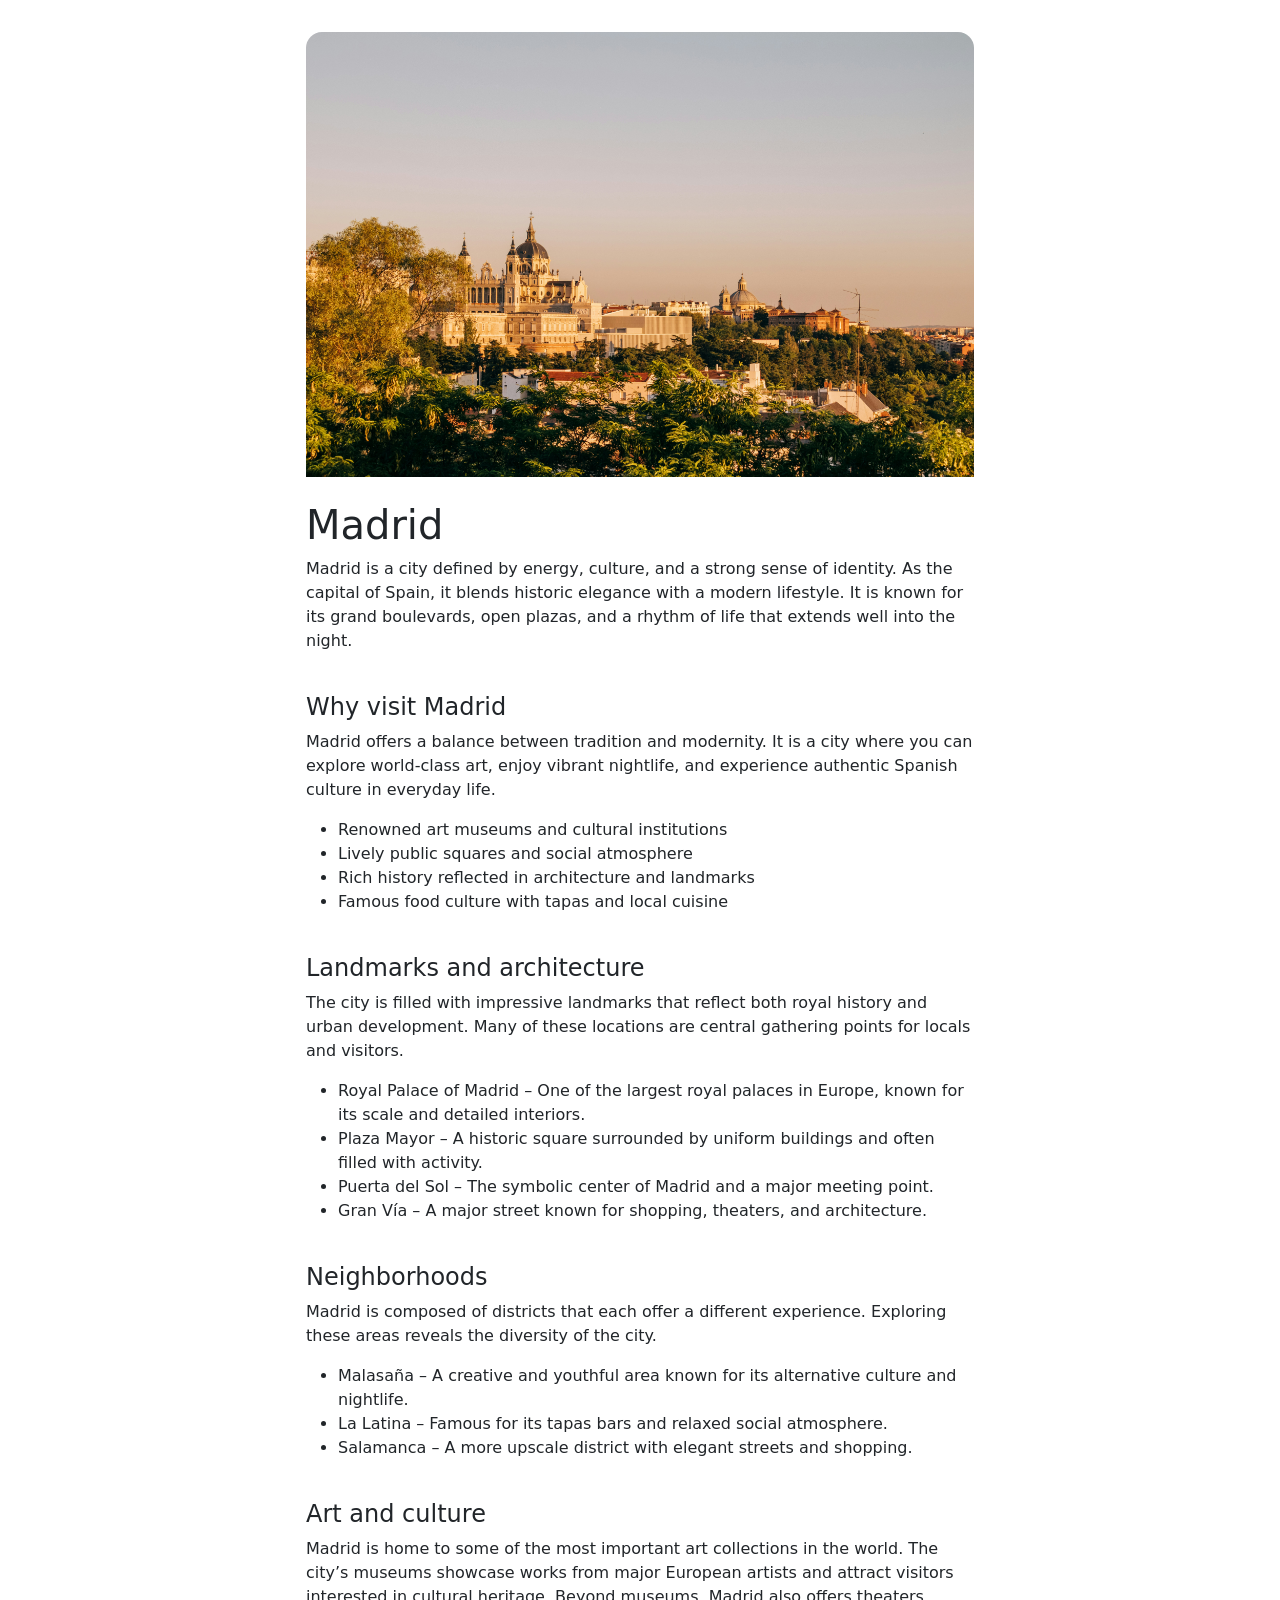
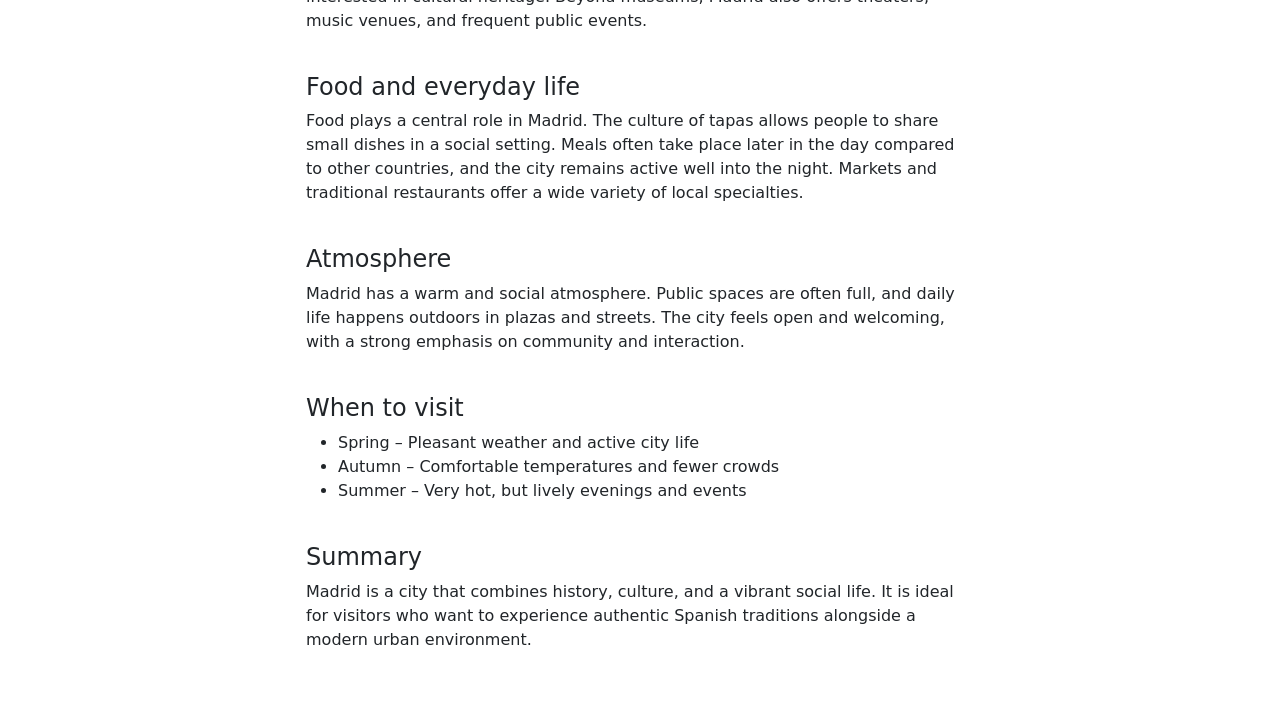
==== pages/madrid.html @ 1cd52c65 "Add madrid.html" ====
<!DOCTYPE html>
<html lang="en">
<head>
    <meta charset="UTF-8">
    <meta name="viewport" content="width=device-width, initial-scale=1.0">
    <title>Madrid</title>

    <link rel="stylesheet" href="../css/bootstrap.css">
</head>
<body>
<div class="container p-3 mt-3" style="max-width: 700px; height: 100vh">
    <img src="../assets/madrid.jpg" alt="" class="w-100 h-auto rounded-top-4">
    <br><br>
    <h1>Madrid</h1>
    <p>
        Madrid is a city defined by energy, culture, and a strong sense of identity. As the capital of Spain, it
        blends historic elegance with a modern lifestyle. It is known for its grand boulevards, open plazas, and a
        rhythm of life that extends well into the night.
    </p>

    <br>
    <h4>Why visit Madrid</h4>
    <p>
        Madrid offers a balance between tradition and modernity. It is a city where you can explore world-class art,
        enjoy vibrant nightlife, and experience authentic Spanish culture in everyday life.
    </p>
    <ul>
        <li>Renowned art museums and cultural institutions</li>
        <li>Lively public squares and social atmosphere</li>
        <li>Rich history reflected in architecture and landmarks</li>
        <li>Famous food culture with tapas and local cuisine</li>
    </ul>

    <br>
    <h4>Landmarks and architecture</h4>
    <p>
        The city is filled with impressive landmarks that reflect both royal history and urban development. Many of
        these locations are central gathering points for locals and visitors.
    </p>
    <ul>
        <li>Royal Palace of Madrid – One of the largest royal palaces in Europe, known for its scale
            and detailed interiors.
        </li>
        <li>Plaza Mayor – A historic square surrounded by uniform buildings and often filled with
            activity.
        </li>
        <li>Puerta del Sol – The symbolic center of Madrid and a major meeting point.</li>
        <li>Gran Vía – A major street known for shopping, theaters, and architecture.</li>
    </ul>

    <br>
    <h4>Neighborhoods</h4>
    <p>
        Madrid is composed of districts that each offer a different experience. Exploring these areas reveals the
        diversity of the city.
    </p>
    <ul>
        <li>Malasaña – A creative and youthful area known for its alternative culture and nightlife.
        </li>
        <li>La Latina – Famous for its tapas bars and relaxed social atmosphere.</li>
        <li>Salamanca – A more upscale district with elegant streets and shopping.</li>
    </ul>

    <br>
    <h4>Art and culture</h4>
    <p>
        Madrid is home to some of the most important art collections in the world. The city’s museums showcase works
        from major European artists and attract visitors interested in cultural heritage. Beyond museums, Madrid also
        offers theaters, music venues, and frequent public events.
    </p>

    <br>
    <h4>Food and everyday life</h4>
    <p>
        Food plays a central role in Madrid. The culture of tapas allows people to share small dishes in a social
        setting. Meals often take place later in the day compared to other countries, and the city remains active well
        into the night. Markets and traditional restaurants offer a wide variety of local specialties.
    </p>

    <br>
    <h4>Atmosphere</h4>
    <p>
        Madrid has a warm and social atmosphere. Public spaces are often full, and daily life happens outdoors in
        plazas and streets. The city feels open and welcoming, with a strong emphasis on community and interaction.
    </p>

    <br>
    <h4>When to visit</h4>
    <ul>
        <li>Spring – Pleasant weather and active city life</li>
        <li>Autumn – Comfortable temperatures and fewer crowds</li>
        <li>Summer – Very hot, but lively evenings and events</li>
    </ul>

    <br>
    <h4>Summary</h4>
    <p>
        Madrid is a city that combines history, culture, and a vibrant social life. It is ideal for visitors who want
        to experience authentic Spanish traditions alongside a modern urban environment.
    </p>

    <br><br>
</div>
</body>
</html>
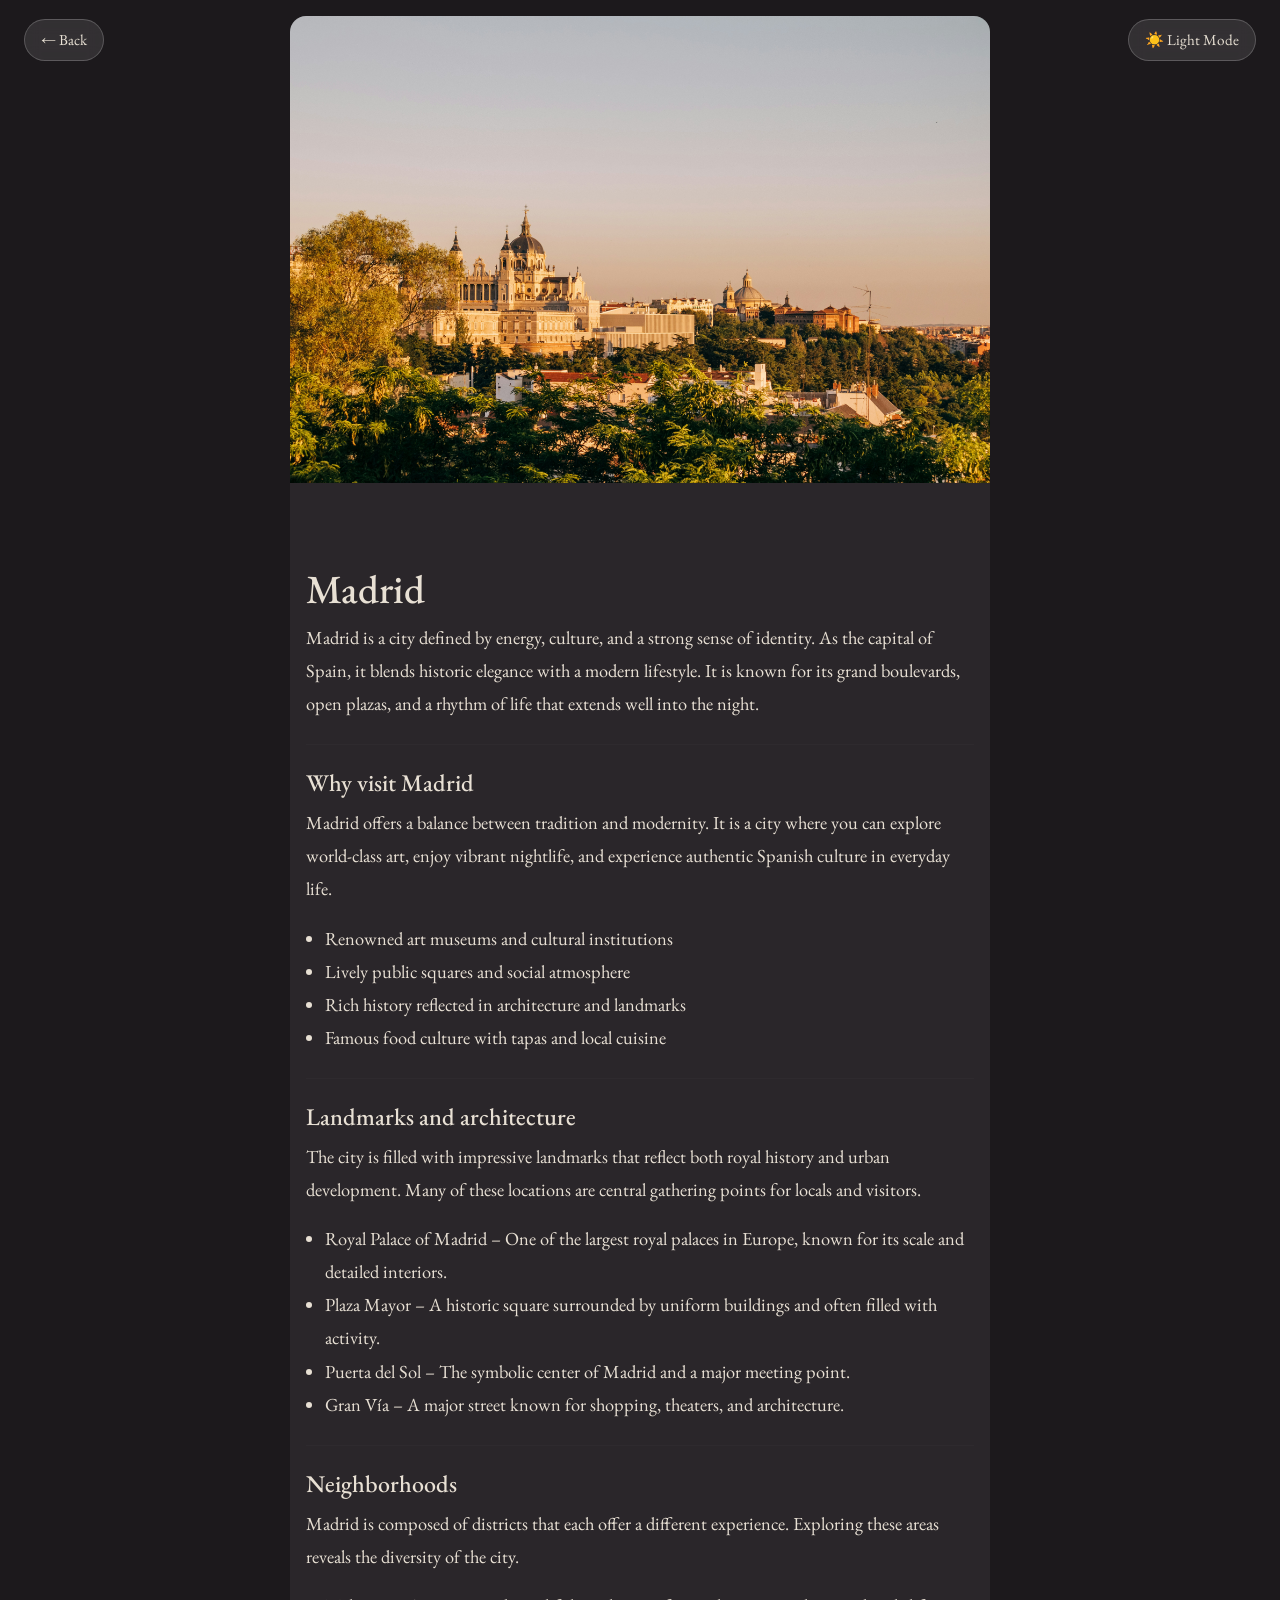
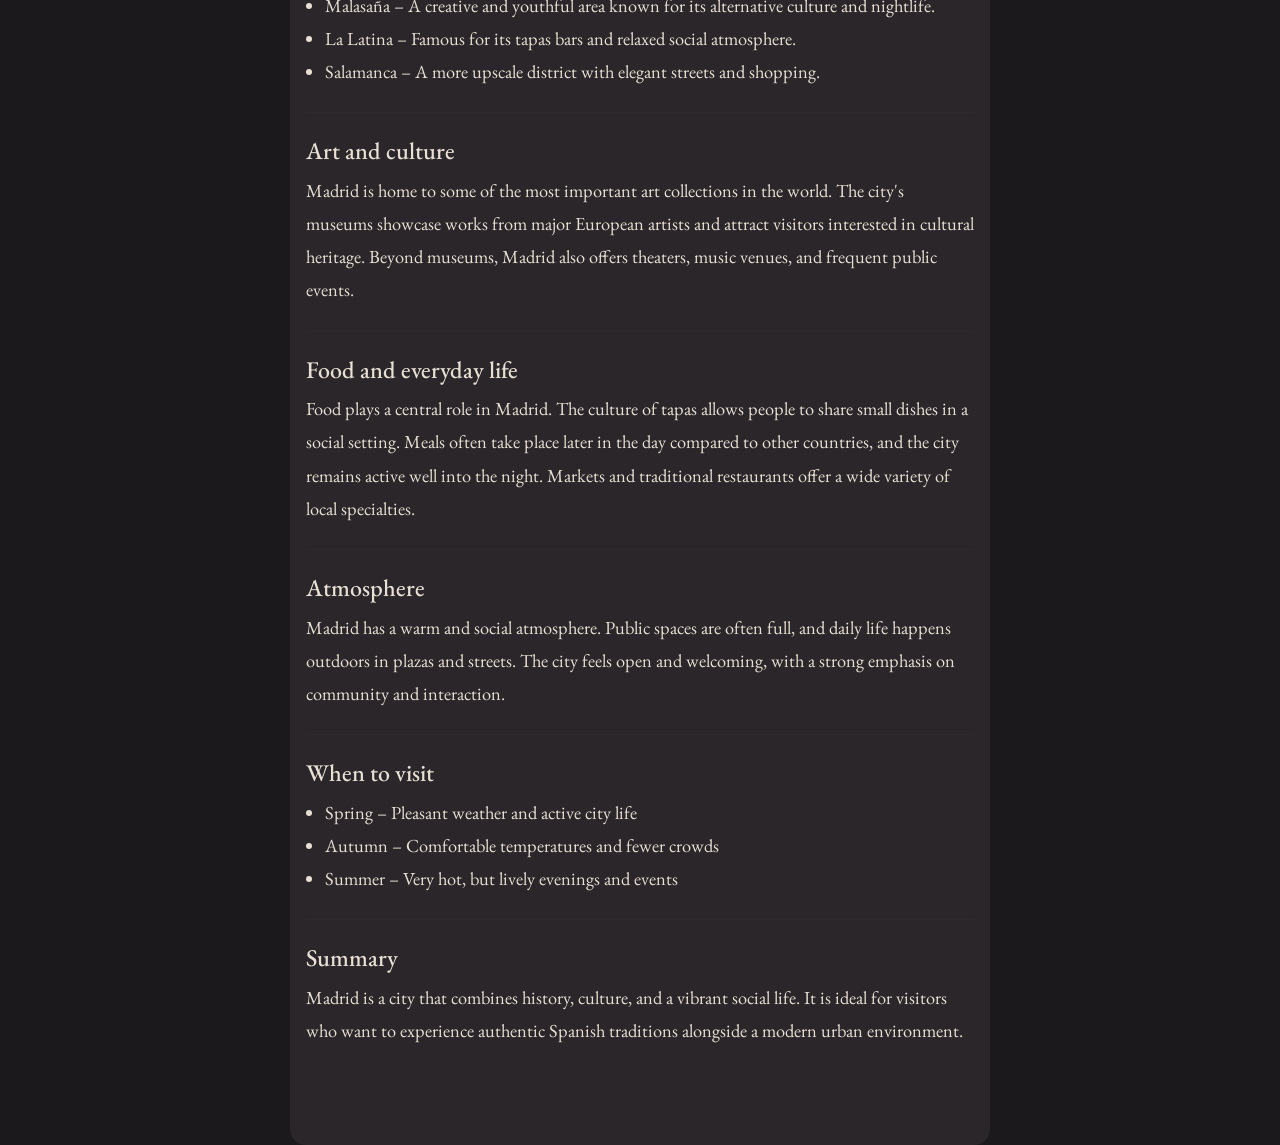
==== commit 94b82f70: "Add styling for city themes and responsive city cards; introduce individual city pages (Istanbul, Li" ====
--- a/pages/madrid.html
+++ b/pages/madrid.html
@@ -1,15 +1,25 @@
 <!DOCTYPE html>
-<html lang="en">
+<html lang="en" data-theme="dark">
 <head>
     <meta charset="UTF-8">
     <meta name="viewport" content="width=device-width, initial-scale=1.0">
     <title>Madrid</title>
-
     <link rel="stylesheet" href="../css/bootstrap.css">
+    <link rel="stylesheet" href="../css/city.css">
+    <link rel="preconnect" href="https://fonts.googleapis.com">
+    <link href="https://fonts.googleapis.com/css2?family=Abril+Fatface&family=EB+Garamond:wght@400;500&display=swap" rel="stylesheet">
 </head>
 <body>
-<div class="container p-3 mt-3" style="max-width: 700px; height: 100vh">
-    <img src="../assets/madrid.jpg" alt="" class="w-100 h-auto rounded-top-4">
+
+<a href="../index.html" class="back-btn">← Back</a>
+
+<button class="theme-toggle" onclick="toggleTheme()">
+    <span>☀️</span> Light Mode
+</button>
+
+<div class="container mt-3" style="max-width: 700px;">
+    <img src="../assets/madrid.jpg" alt="Madrid" class="w-100 h-auto" style="display:block;">
+    <div class="container-inner">
     <br><br>
     <h1>Madrid</h1>
     <p>
@@ -18,7 +28,7 @@
         rhythm of life that extends well into the night.
     </p>
 
-    <br>
+    <hr>
     <h4>Why visit Madrid</h4>
     <p>
         Madrid offers a balance between tradition and modernity. It is a city where you can explore world-class art,
@@ -31,45 +41,40 @@
         <li>Famous food culture with tapas and local cuisine</li>
     </ul>
 
-    <br>
+    <hr>
     <h4>Landmarks and architecture</h4>
     <p>
         The city is filled with impressive landmarks that reflect both royal history and urban development. Many of
         these locations are central gathering points for locals and visitors.
     </p>
     <ul>
-        <li>Royal Palace of Madrid – One of the largest royal palaces in Europe, known for its scale
-            and detailed interiors.
-        </li>
-        <li>Plaza Mayor – A historic square surrounded by uniform buildings and often filled with
-            activity.
-        </li>
+        <li>Royal Palace of Madrid – One of the largest royal palaces in Europe, known for its scale and detailed interiors.</li>
+        <li>Plaza Mayor – A historic square surrounded by uniform buildings and often filled with activity.</li>
         <li>Puerta del Sol – The symbolic center of Madrid and a major meeting point.</li>
         <li>Gran Vía – A major street known for shopping, theaters, and architecture.</li>
     </ul>
 
-    <br>
+    <hr>
     <h4>Neighborhoods</h4>
     <p>
         Madrid is composed of districts that each offer a different experience. Exploring these areas reveals the
         diversity of the city.
     </p>
     <ul>
-        <li>Malasaña – A creative and youthful area known for its alternative culture and nightlife.
-        </li>
+        <li>Malasaña – A creative and youthful area known for its alternative culture and nightlife.</li>
         <li>La Latina – Famous for its tapas bars and relaxed social atmosphere.</li>
         <li>Salamanca – A more upscale district with elegant streets and shopping.</li>
     </ul>
 
-    <br>
+    <hr>
     <h4>Art and culture</h4>
     <p>
-        Madrid is home to some of the most important art collections in the world. The city’s museums showcase works
+        Madrid is home to some of the most important art collections in the world. The city's museums showcase works
         from major European artists and attract visitors interested in cultural heritage. Beyond museums, Madrid also
         offers theaters, music venues, and frequent public events.
     </p>
 
-    <br>
+    <hr>
     <h4>Food and everyday life</h4>
     <p>
         Food plays a central role in Madrid. The culture of tapas allows people to share small dishes in a social
@@ -77,14 +82,14 @@
         into the night. Markets and traditional restaurants offer a wide variety of local specialties.
     </p>
 
-    <br>
+    <hr>
     <h4>Atmosphere</h4>
     <p>
         Madrid has a warm and social atmosphere. Public spaces are often full, and daily life happens outdoors in
         plazas and streets. The city feels open and welcoming, with a strong emphasis on community and interaction.
     </p>
 
-    <br>
+    <hr>
     <h4>When to visit</h4>
     <ul>
         <li>Spring – Pleasant weather and active city life</li>
@@ -92,14 +97,16 @@
         <li>Summer – Very hot, but lively evenings and events</li>
     </ul>
 
-    <br>
+    <hr>
     <h4>Summary</h4>
     <p>
         Madrid is a city that combines history, culture, and a vibrant social life. It is ideal for visitors who want
         to experience authentic Spanish traditions alongside a modern urban environment.
     </p>
+    <br><br>
+    </div>
+</div>
 
-    <br><br>
-</div>
+<script src="../js/theme.js"></script>
 </body>
-</html>+</html>
--- a/css/city.css
+++ b/css/city.css
@@ -0,0 +1,98 @@
+:root[data-theme="dark"] {
+    --bg:         rgb(28, 25, 28);
+    --container:  rgb(42, 38, 42);
+    --text:       #e8e0d4;
+    --text-muted: rgba(232,224,212,0.6);
+    --heading:    #ffffff;
+    --border:     rgba(255,255,255,0.08);
+    --btn-bg:     rgba(255,255,255,0.1);
+    --btn-color:  #e8e0d4;
+    --btn-border: rgba(255,255,255,0.2);
+}
+:root[data-theme="light"] {
+    --bg:         #f0ebe4;
+    --container:  #ffffff;
+    --text:       #2a2628;
+    --text-muted: rgba(42,38,42,0.6);
+    --heading:    #1a1618;
+    --border:     rgba(0,0,0,0.08);
+    --btn-bg:     rgba(0,0,0,0.07);
+    --btn-color:  #2a2628;
+    --btn-border: rgba(0,0,0,0.15);
+}
+
+body {
+    background-color: var(--bg);
+    color: var(--text);
+    font-family: 'EB Garamond', serif;
+    font-size: 1.15rem;
+    line-height: 1.8;
+    transition: background-color 0.35s ease, color 0.35s ease;
+}
+
+.container {
+    background-color: var(--container);
+    border-radius: 1rem;
+    overflow: hidden;
+    padding: 0 !important;
+    transition: background-color 0.35s ease;
+}
+
+.container-inner {
+    padding: 1rem;
+}
+
+p, li { color: var(--text); }
+ul { padding-left: 1.2rem; }
+hr { border-color: var(--border); margin: 1.5rem 0; }
+
+.theme-toggle {
+    position: fixed;
+    top: 1.2rem;
+    right: 1.5rem;
+    z-index: 999;
+    background: var(--btn-bg);
+    color: var(--btn-color);
+    border: 1px solid var(--btn-border);
+    border-radius: 2rem;
+    padding: 0.4rem 1rem;
+    font-family: 'EB Garamond', serif;
+    font-size: 0.95rem;
+    cursor: pointer;
+    backdrop-filter: blur(8px);
+    transition: background 0.3s ease, color 0.3s ease, border-color 0.3s ease;
+}
+.theme-toggle:hover { background: var(--btn-border); }
+
+.back-btn {
+    position: fixed;
+    top: 1.2rem;
+    left: 1.5rem;
+    z-index: 999;
+    background: rgba(255,255,255,0.1);
+    color: #e8e0d4;
+    border: 1px solid rgba(255,255,255,0.2);
+    border-radius: 2rem;
+    padding: 0.4rem 1rem;
+    font-family: 'EB Garamond', serif;
+    font-size: 0.95rem;
+    cursor: pointer;
+    backdrop-filter: blur(8px);
+    text-decoration: none;
+    display: inline-block;
+    transition: background 0.3s ease;
+}
+.back-btn:hover {
+    background: rgba(255,255,255,0.2);
+    color: #e8e0d4;
+    text-decoration: none;
+}
+[data-theme="light"] .back-btn {
+    background: rgba(0,0,0,0.07);
+    color: #2a2628;
+    border-color: rgba(0,0,0,0.15);
+}
+[data-theme="light"] .back-btn:hover {
+    background: rgba(0,0,0,0.14);
+    color: #2a2628;
+}
